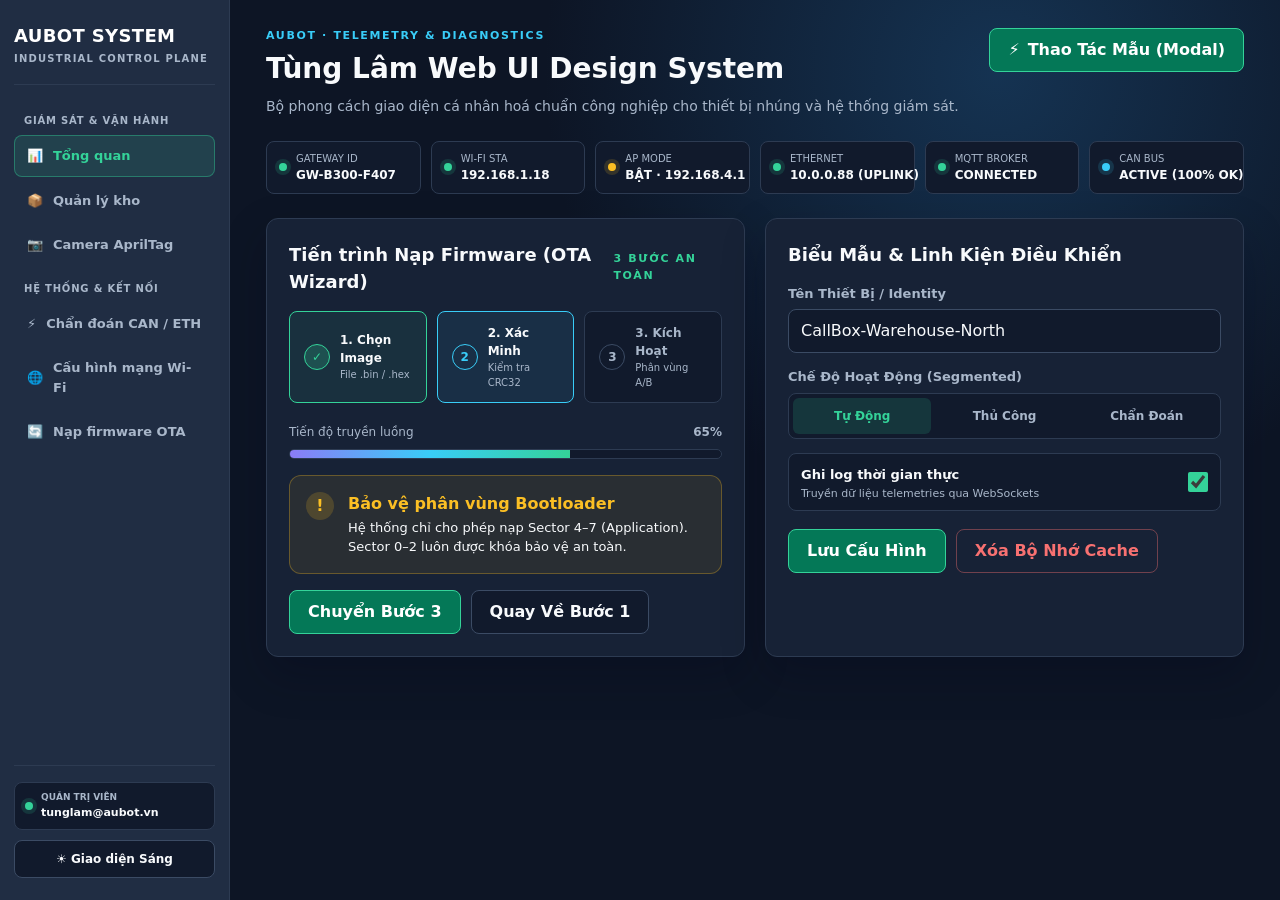
==== demo/index.html @ 3aa63bf1 "feat: initialize Tung Lam Web UI Design System and Agent Skill" ====
<!doctype html>
<html lang="vi" data-theme="dark">
<head>
  <meta charset="utf-8">
  <meta name="viewport" content="width=device-width, initial-scale=1">
  <title>Tùng Lâm Web UI · Design System Showcase</title>
  <link rel="stylesheet" href="ui.css">
</head>
<body>
  <div class="app-shell">
    <!-- Sidebar Navigation -->
    <aside class="sidebar">
      <div class="brand-block">
        <div class="brand-title">AUBOT SYSTEM</div>
        <div class="brand-subtitle">INDUSTRIAL CONTROL PLANE</div>
      </div>

      <nav class="navigation">
        <span class="nav-group-label">GIÁM SÁT & VẬN HÀNH</span>
        <button class="nav-item active" onclick="this.classList.toggle('active')">
          <span>📊</span> Tổng quan
        </button>
        <button class="nav-item">
          <span>📦</span> Quản lý kho
        </button>
        <button class="nav-item">
          <span>📷</span> Camera AprilTag
        </button>

        <span class="nav-group-label">HỆ THỐNG & KẾT NỐI</span>
        <button class="nav-item">
          <span>⚡</span> Chẩn đoán CAN / ETH
        </button>
        <button class="nav-item">
          <span>🌐</span> Cấu hình mạng Wi-Fi
        </button>
        <button class="nav-item">
          <span>🔄</span> Nạp firmware OTA
        </button>
      </nav>

      <div class="sidebar-footer">
        <div class="user-badge">
          <span class="dot ok"></span>
          <div>
            <small>QUẢN TRỊ VIÊN</small>
            <b>tunglam@aubot.vn</b>
          </div>
        </div>
        <button id="themeToggleBtn" class="btn secondary" style="width: 100%; font-size: 12px; min-height: 38px;" onclick="toggleTheme()">
          ☀️ Giao diện Sáng
        </button>
      </div>
    </aside>

    <!-- Main Viewport Content -->
    <main class="main-viewport">
      <!-- Hero Header -->
      <header class="hero">
        <div>
          <div class="eyebrow">AUBOT · TELEMETRY & DIAGNOSTICS</div>
          <h1>Tùng Lâm Web UI Design System</h1>
          <p class="muted">Bộ phong cách giao diện cá nhân hoá chuẩn công nghiệp cho thiết bị nhúng và hệ thống giám sát.</p>
        </div>
        <div>
          <button class="btn primary" onclick="openConfirmModal()">
            <span>⚡</span> Thao Tác Mẫu (Modal)
          </button>
        </div>
      </header>

      <!-- System Status Bar -->
      <section class="system-bar">
        <div class="system-item ok" title="Gateway Online">
          <i></i>
          <span>
            <small>Gateway ID</small>
            <b>GW-B300-F407</b>
          </span>
        </div>
        <div class="system-item ok" title="Wi-Fi Connected">
          <i></i>
          <span>
            <small>Wi-Fi STA</small>
            <b>192.168.1.18</b>
          </span>
        </div>
        <div class="system-item warn" title="AP Mode">
          <i></i>
          <span>
            <small>AP Mode</small>
            <b>BẬT · 192.168.4.1</b>
          </span>
        </div>
        <div class="system-item ok" title="Ethernet Uplink">
          <i></i>
          <span>
            <small>Ethernet</small>
            <b>10.0.0.88 (UPLINK)</b>
          </span>
        </div>
        <div class="system-item ok" title="MQTT Cloud">
          <i></i>
          <span>
            <small>MQTT Broker</small>
            <b>CONNECTED</b>
          </span>
        </div>
        <div class="system-item cyan" title="CAN Bus State">
          <i></i>
          <span>
            <small>CAN Bus</small>
            <b>ACTIVE (100% OK)</b>
          </span>
        </div>
      </section>

      <!-- 2-Column Content Grid -->
      <section class="grid-2">
        <!-- Card 1: Multi-Step Wizard & Controls -->
        <div class="card">
          <div class="card-head">
            <h2>Tiến trình Nạp Firmware (OTA Wizard)</h2>
            <span class="eyebrow" style="color: var(--accent);">3 BƯỚC AN TOÀN</span>
          </div>

          <div class="steps">
            <div id="step1" class="step done" onclick="setStep(1)" style="cursor: pointer;">
              <span>✓</span>
              <div>
                <b>1. Chọn Image</b>
                <small>File .bin / .hex</small>
              </div>
            </div>
            <div id="step2" class="step active" onclick="setStep(2)" style="cursor: pointer;">
              <span>2</span>
              <div>
                <b>2. Xác Minh</b>
                <small>Kiểm tra CRC32</small>
              </div>
            </div>
            <div id="step3" class="step" onclick="setStep(3)" style="cursor: pointer;">
              <span>3</span>
              <div>
                <b>3. Kích Hoạt</b>
                <small>Phân vùng A/B</small>
              </div>
            </div>
          </div>

          <div class="progress-wrap">
            <div class="progress-head">
              <span>Tiến độ truyền luồng</span>
              <b id="demoProgressPct">65%</b>
            </div>
            <div class="bar">
              <i id="demoProgressBar" style="width: 65%;"></i>
            </div>
          </div>

          <div class="safety">
            <i>!</i>
            <div>
              <b>Bảo vệ phân vùng Bootloader</b>
              <p>Hệ thống chỉ cho phép nạp Sector 4–7 (Application). Sector 0–2 luôn được khóa bảo vệ an toàn.</p>
            </div>
          </div>

          <div style="display: flex; gap: 10px; margin-top: 16px;">
            <button class="btn primary" onclick="setStep(3)">Chuyển Bước 3</button>
            <button class="btn secondary" onclick="setStep(1)">Quay Về Bước 1</button>
          </div>
        </div>

        <!-- Card 2: Form Controls & UI Elements -->
        <div class="card">
          <div class="card-head">
            <h2>Biểu Mẫu & Linh Kiện Điều Khiển</h2>
          </div>

          <div class="field">
            <label>Tên Thiết Bị / Identity</label>
            <input type="text" value="CallBox-Warehouse-North" placeholder="Nhập tên thiết bị">
          </div>

          <div class="field">
            <label>Chế Độ Hoạt Động (Segmented)</label>
            <div class="segmented">
              <button class="active" onclick="setSegmented(this, 'auto')">Tự Động</button>
              <button onclick="setSegmented(this, 'manual')">Thủ Công</button>
              <button onclick="setSegmented(this, 'debug')">Chẩn Đoán</button>
            </div>
          </div>

          <div class="switch-line" style="margin-bottom: 14px;">
            <div>
              <b style="font-size: 13px;">Ghi log thời gian thực</b>
              <small class="muted" style="display: block; font-size: 11px;">Truyền dữ liệu telemetries qua WebSockets</small>
            </div>
            <input type="checkbox" checked>
          </div>

          <div style="display: flex; gap: 10px; margin-top: 18px;">
            <button class="btn primary">Lưu Cấu Hình</button>
            <button class="btn danger">Xóa Bộ Nhớ Cache</button>
          </div>
        </div>
      </section>
    </main>
  </div>

  <!-- Native Modal Dialog -->
  <dialog class="gw-modal" id="demoModal">
    <div class="gw-modal-brand">
      <span>AUBOT · XÁC NHẬN HỆ THỐNG</span>
      <span style="color: var(--muted); cursor: pointer;" onclick="closeConfirmModal()">✕</span>
    </div>
    <div class="gw-modal-content">
      <div class="gw-modal-icon">
        <svg viewBox="0 0 24 24" width="24" height="24" fill="none" stroke="currentColor" stroke-width="2">
          <circle cx="12" cy="12" r="9"></circle>
          <path d="M12 10v6M12 7h.01"></path>
        </svg>
      </div>
      <div class="gw-modal-copy">
        <h2>Xác nhận khởi động lại</h2>
        <p>Bạn có chắc chắn muốn khởi động lại vi điều khiển STM32 và gateway? Thao tác này sẽ làm gián đoạn kết nối trong khoảng 8-10 giây.</p>
      </div>
    </div>
    <div class="gw-modal-actions">
      <button class="btn secondary" type="button" onclick="closeConfirmModal()">Hủy Bỏ</button>
      <button class="btn primary" type="button" onclick="closeConfirmModal()">Tiến Hành Khởi Động</button>
    </div>
  </dialog>

  <script src="ui.js"></script>
</body>
</html>
---- demo/ui.css ----
/* ==========================================================================
   Tung Lam Design System — Interactive Demo UI Stylesheet
   ========================================================================== */

:root {
  color-scheme: dark;
  --bg0: #0d1525;
  --bg1: #153352;
  --surface: #172236;
  --surface-strong: #202d43;
  --surface-soft: #111a2c;
  --border: #3b4b64;
  --border-soft: #2d3b52;
  --text: #f8fafc;
  --text-strong: #ffffff;
  --muted: #a9b7ca;
  --accent: #34d399;
  --accent-strong: #047857;
  --accent-ink: #03261d;
  --accent-hover: #10b981;
  --cyan: #39cdf8;
  --warning: #fbbf24;
  --danger: #f87171;
  --danger-strong: #ef4444;
  --violet: #8b7cf6;
  --radius-sm: 8px;
  --radius: 12px;
  --radius-lg: 16px;
  --radius-pill: 999px;
  --shadow: 0 18px 45px rgba(2, 6, 23, 0.24);
  --shadow-lg: 0 28px 80px rgba(2, 6, 23, 0.62);
  --glow-line: rgba(52, 211, 153, 0.78);
  --glow-medium: rgba(52, 211, 153, 0.28);
  --glow-soft: rgba(52, 211, 153, 0.13);
  --glow-shadow: 0 0 0 1px var(--glow-line), 0 0 18px var(--glow-medium), 0 0 38px var(--glow-soft);
  --sidebar-width: 230px;
}

:root[data-theme="light"] {
  color-scheme: light;
  --bg0: #f4f7fb;
  --bg1: #dcebf7;
  --surface: #ffffff;
  --surface-strong: #edf2f8;
  --surface-soft: #f8fafc;
  --border: #a9b7c9;
  --border-soft: #d4dde8;
  --text: #172033;
  --text-strong: #0f172a;
  --muted: #50627a;
  --accent: #047857;
  --accent-strong: #065f46;
  --accent-ink: #ffffff;
  --accent-hover: #059669;
  --cyan: #0284c7;
  --warning: #a16207;
  --danger: #b91c1c;
  --danger-strong: #991b1b;
  --shadow: 0 14px 36px rgba(15, 23, 42, 0.1);
  --shadow-lg: 0 20px 50px rgba(15, 23, 42, 0.2);
  --glow-shadow: 0 0 0 1px rgba(16, 185, 129, 0.62), 0 0 18px rgba(16, 185, 129, 0.2), 0 0 38px rgba(16, 185, 129, 0.09);
}

/* Base resets */
* { box-sizing: border-box; margin: 0; padding: 0; }
body {
  min-height: 100vh;
  font-family: -apple-system, BlinkMacSystemFont, "Segoe UI", Roboto, system-ui, sans-serif;
  background: radial-gradient(circle at 78% 8%, var(--bg1) 0, transparent 35%), var(--bg0);
  background-attachment: fixed;
  color: var(--text);
  line-height: 1.5;
}
button, input, select, textarea { font: inherit; }

/* Layout Shell */
.app-shell { display: flex; min-height: 100vh; }

.sidebar {
  width: var(--sidebar-width);
  height: 100vh;
  position: fixed;
  inset: 0 auto 0 0;
  background: var(--surface-strong);
  border-right: 1px solid var(--border-soft);
  padding: 22px 14px;
  display: flex;
  flex-direction: column;
  z-index: 30;
  overflow-y: auto;
}

.brand-block {
  padding-bottom: 18px;
  border-bottom: 1px solid var(--border-soft);
  margin-bottom: 16px;
}
.brand-title {
  font-size: 18px;
  font-weight: 800;
  color: var(--text-strong);
  letter-spacing: .02em;
}
.brand-subtitle {
  font-size: 10px;
  font-weight: 750;
  color: var(--muted);
  letter-spacing: .12em;
  text-transform: uppercase;
  margin-top: 2px;
}

.navigation { display: flex; flex-direction: column; gap: 3px; }
.nav-group-label {
  font-size: 10px;
  font-weight: 800;
  color: var(--muted);
  letter-spacing: .08em;
  text-transform: uppercase;
  padding: 12px 10px 4px;
}
.nav-item {
  display: flex;
  align-items: center;
  gap: 10px;
  width: 100%;
  padding: 10px 12px;
  border-radius: var(--radius-sm);
  border: 1px solid transparent;
  background: transparent;
  color: var(--muted);
  cursor: pointer;
  font-size: 13px;
  font-weight: 650;
  text-align: left;
  transition: all .2s ease;
}
.nav-item:hover { background: rgba(52, 211, 153, 0.08); color: var(--text); }
.nav-item.active {
  background: rgba(52, 211, 153, 0.12);
  border-color: rgba(52, 211, 153, 0.4);
  color: var(--accent);
}

.sidebar-footer {
  margin-top: auto;
  padding-top: 16px;
  border-top: 1px solid var(--border-soft);
  display: flex;
  flex-direction: column;
  gap: 10px;
}

.user-badge {
  display: flex;
  align-items: center;
  gap: 8px;
  padding: 8px 10px;
  border-radius: var(--radius-sm);
  background: var(--surface-soft);
  border: 1px solid var(--border-soft);
}
.user-badge small { display: block; font-size: 9px; color: var(--muted); text-transform: uppercase; font-weight: 700; }
.user-badge b { display: block; font-size: 11px; font-weight: 700; }

.main-viewport {
  margin-left: var(--sidebar-width);
  width: calc(100% - var(--sidebar-width));
  padding: 28px 36px 48px;
  min-height: 100vh;
}

/* Hero Section */
.hero {
  display: flex;
  justify-content: space-between;
  align-items: flex-start;
  gap: 20px;
  margin-bottom: 24px;
  flex-wrap: wrap;
}
.eyebrow {
  font-size: 11px;
  font-weight: 800;
  color: var(--cyan);
  letter-spacing: .15em;
  text-transform: uppercase;
}
.hero h1 { font-size: 28px; font-weight: 800; margin: 3px 0 6px; }
.muted { color: var(--muted); font-size: 14px; }

/* Status Chips & Metrics Bar */
.system-bar {
  display: grid;
  grid-template-columns: repeat(auto-fit, minmax(150px, 1fr));
  gap: 10px;
  margin-bottom: 24px;
}
.system-item {
  display: flex;
  align-items: center;
  gap: 9px;
  padding: 9px 12px;
  border-radius: var(--radius-sm);
  background: var(--surface-soft);
  border: 1px solid var(--border-soft);
}
.system-item i, .dot {
  width: 8px;
  height: 8px;
  border-radius: 50%;
  background: var(--muted);
  flex-shrink: 0;
}
.system-item.ok i, .dot.ok {
  background: var(--accent);
  box-shadow: 0 0 0 4px rgba(52, 211, 153, 0.15);
}
.system-item.warn i, .dot.warn {
  background: var(--warning);
  box-shadow: 0 0 0 4px rgba(251, 191, 36, 0.15);
}
.system-item.bad i, .dot.bad {
  background: var(--danger);
  box-shadow: 0 0 0 4px rgba(248, 113, 113, 0.15);
}
.system-item.cyan i, .dot.cyan {
  background: var(--cyan);
  box-shadow: 0 0 0 4px rgba(57, 205, 248, 0.15);
}
.system-item small { display: block; font-size: 10px; color: var(--muted); text-transform: uppercase; }
.system-item b { display: block; font-size: 12px; font-weight: 750; white-space: nowrap; }

/* Grid Layouts */
.grid-2 { display: grid; grid-template-columns: repeat(2, minmax(0, 1fr)); gap: 20px; margin-bottom: 24px; }
.grid-3 { display: grid; grid-template-columns: repeat(3, minmax(0, 1fr)); gap: 16px; margin-bottom: 24px; }

/* Cards */
.card {
  background: var(--surface);
  border: 1px solid var(--border-soft);
  border-radius: var(--radius);
  padding: 22px;
  box-shadow: var(--shadow);
}
.card-head {
  display: flex;
  justify-content: space-between;
  align-items: center;
  margin-bottom: 16px;
}
.card h2 { font-size: 18px; font-weight: 750; }

/* Step Wizard */
.steps {
  display: grid;
  grid-template-columns: repeat(3, 1fr);
  gap: 10px;
  margin-bottom: 20px;
}
.step {
  display: flex;
  align-items: center;
  gap: 10px;
  padding: 12px 14px;
  border-radius: var(--radius-sm);
  background: var(--surface-soft);
  border: 1px solid var(--border-soft);
  color: var(--muted);
}
.step span {
  display: grid;
  place-items: center;
  width: 26px;
  height: 26px;
  border-radius: 50%;
  border: 1px solid var(--border);
  font-size: 12px;
  font-weight: 800;
  flex-shrink: 0;
}
.step b { display: block; font-size: 12px; color: inherit; }
.step small { display: block; font-size: 10px; color: var(--muted); }
.step.active {
  border-color: var(--cyan);
  background: rgba(57, 205, 248, 0.08);
  color: var(--text);
}
.step.active span { border-color: var(--cyan); color: var(--cyan); }
.step.done {
  border-color: var(--accent);
  background: rgba(52, 211, 153, 0.08);
  color: var(--text);
}
.step.done span {
  border-color: var(--accent);
  background: rgba(52, 211, 153, 0.2);
  color: var(--accent);
}

/* Progress Bar */
.progress-wrap { margin: 16px 0; }
.progress-head { display: flex; justify-content: space-between; font-size: 12px; color: var(--muted); margin-bottom: 8px; }
.bar {
  height: 10px;
  background: var(--surface-soft);
  border: 1px solid var(--border-soft);
  border-radius: var(--radius-pill);
  overflow: hidden;
}
.bar i {
  display: block;
  height: 100%;
  background: linear-gradient(90deg, var(--violet), var(--cyan), var(--accent));
  transition: width .3s ease;
}

/* Form Fields & Controls */
.field { display: flex; flex-direction: column; gap: 6px; margin-bottom: 14px; }
.field label, .field-label { font-size: 13px; font-weight: 650; color: var(--muted); }
.field input, .field select, .field textarea {
  min-height: 44px;
  padding: 9px 12px;
  border: 1px solid var(--border);
  border-radius: var(--radius-sm);
  background: var(--surface-soft);
  color: var(--text);
  transition: all .2s ease;
}
.field input:focus, .field select:focus, .field textarea:focus {
  outline: none;
  border-color: var(--accent);
  box-shadow: var(--glow-shadow);
}

/* Segmented Control */
.segmented {
  display: flex;
  gap: 4px;
  padding: 4px;
  background: var(--surface-soft);
  border: 1px solid var(--border-soft);
  border-radius: var(--radius-sm);
}
.segmented button {
  flex: 1;
  min-height: 36px;
  border: none;
  border-radius: 6px;
  background: transparent;
  color: var(--muted);
  font-size: 12px;
  font-weight: 700;
  cursor: pointer;
  transition: all .18s;
}
.segmented button.active {
  background: rgba(52, 211, 153, 0.15);
  color: var(--accent);
}

/* Switch Toggle */
.switch-line {
  display: flex;
  align-items: center;
  justify-content: space-between;
  gap: 12px;
  min-height: 46px;
  padding: 8px 12px;
  background: var(--surface-soft);
  border: 1px solid var(--border-soft);
  border-radius: var(--radius-sm);
}
.switch-line input[type="checkbox"] {
  width: 20px;
  height: 20px;
  accent-color: var(--accent);
  cursor: pointer;
}

/* Buttons */
.btn {
  display: inline-flex;
  align-items: center;
  justify-content: center;
  gap: 8px;
  min-height: 44px;
  padding: 8px 18px;
  border-radius: var(--radius-sm);
  border: 1px solid var(--border);
  font-weight: 700;
  cursor: pointer;
  background: transparent;
  color: var(--text);
  transition: all .2s ease;
}
.btn.primary {
  background: var(--accent-strong);
  border-color: var(--accent);
  color: #fff;
}
.btn.primary:hover:not(:disabled) {
  background: var(--accent);
  color: #03261d;
  box-shadow: var(--glow-shadow);
}
.btn.secondary { background: var(--surface-soft); }
.btn.secondary:hover:not(:disabled) {
  border-color: var(--accent);
  color: var(--accent);
}
.btn.danger {
  border-color: rgba(248, 113, 113, 0.4);
  color: var(--danger);
}
.btn.danger:hover:not(:disabled) {
  background: rgba(248, 113, 113, 0.12);
  border-color: var(--danger);
}
.btn:active:not(:disabled) { transform: translateY(1px); }
.btn:disabled { opacity: .55; cursor: not-allowed; }

/* Safety Callouts */
.safety {
  display: flex;
  gap: 14px;
  align-items: flex-start;
  padding: 16px;
  border-radius: var(--radius);
  background: rgba(251, 191, 36, 0.08);
  border: 1px solid rgba(251, 191, 36, 0.3);
  color: var(--warning-text);
  margin: 16px 0;
}
.safety i {
  font-style: normal;
  display: grid;
  place-items: center;
  width: 28px;
  height: 28px;
  border-radius: 50%;
  background: rgba(251, 191, 36, 0.18);
  color: var(--warning);
  font-weight: 900;
  flex-shrink: 0;
}
.safety b { display: block; color: var(--warning); margin-bottom: 2px; }
.safety p { margin: 0; font-size: 13px; }

/* Modal Dialog */
.gw-modal {
  width: min(480px, calc(100% - 32px));
  max-height: calc(100vh - 32px);
  padding: 0;
  border: 1px solid rgba(57, 205, 248, 0.35);
  border-radius: var(--radius-lg);
  background: linear-gradient(145deg, #1b2a42, #111a2c 72%);
  color: var(--text);
  box-shadow: var(--shadow-lg);
  overflow: hidden;
  margin: auto;
}
.gw-modal::backdrop {
  background: rgba(2, 6, 23, 0.75);
  -webkit-backdrop-filter: blur(7px);
  backdrop-filter: blur(7px);
}
.gw-modal[open] { animation: modalIn .2s ease-out; }
.gw-modal-brand {
  display: flex;
  justify-content: space-between;
  align-items: center;
  padding: 16px 20px;
  background: rgba(13, 21, 37, 0.6);
  border-bottom: 1px solid var(--border-soft);
  font-size: 11px;
  font-weight: 800;
  color: var(--cyan);
  letter-spacing: .1em;
}
.gw-modal-content {
  display: grid;
  grid-template-columns: 42px minmax(0, 1fr);
  gap: 14px;
  padding: 22px 20px 18px;
}
.gw-modal-icon {
  width: 42px;
  height: 42px;
  border-radius: 12px;
  display: grid;
  place-items: center;
  background: rgba(57, 205, 248, 0.1);
  border: 1px solid rgba(57, 205, 248, 0.35);
  color: var(--cyan);
}
.gw-modal-copy h2 { font-size: 19px; margin-bottom: 6px; }
.gw-modal-copy p { font-size: 14px; color: var(--muted); line-height: 1.5; }
.gw-modal-actions {
  display: flex;
  justify-content: flex-end;
  gap: 10px;
  padding: 0 20px 20px;
}

@keyframes modalIn {
  from { opacity: 0; transform: translateY(8px) scale(0.98); }
  to { opacity: 1; transform: none; }
}

/* Responsive */
@media (max-width: 900px) {
  .sidebar { display: none; }
  .main-viewport { margin-left: 0; width: 100%; padding: 20px 16px; }
  .grid-2, .grid-3 { grid-template-columns: 1fr; }
  .steps { grid-template-columns: 1fr; }
}
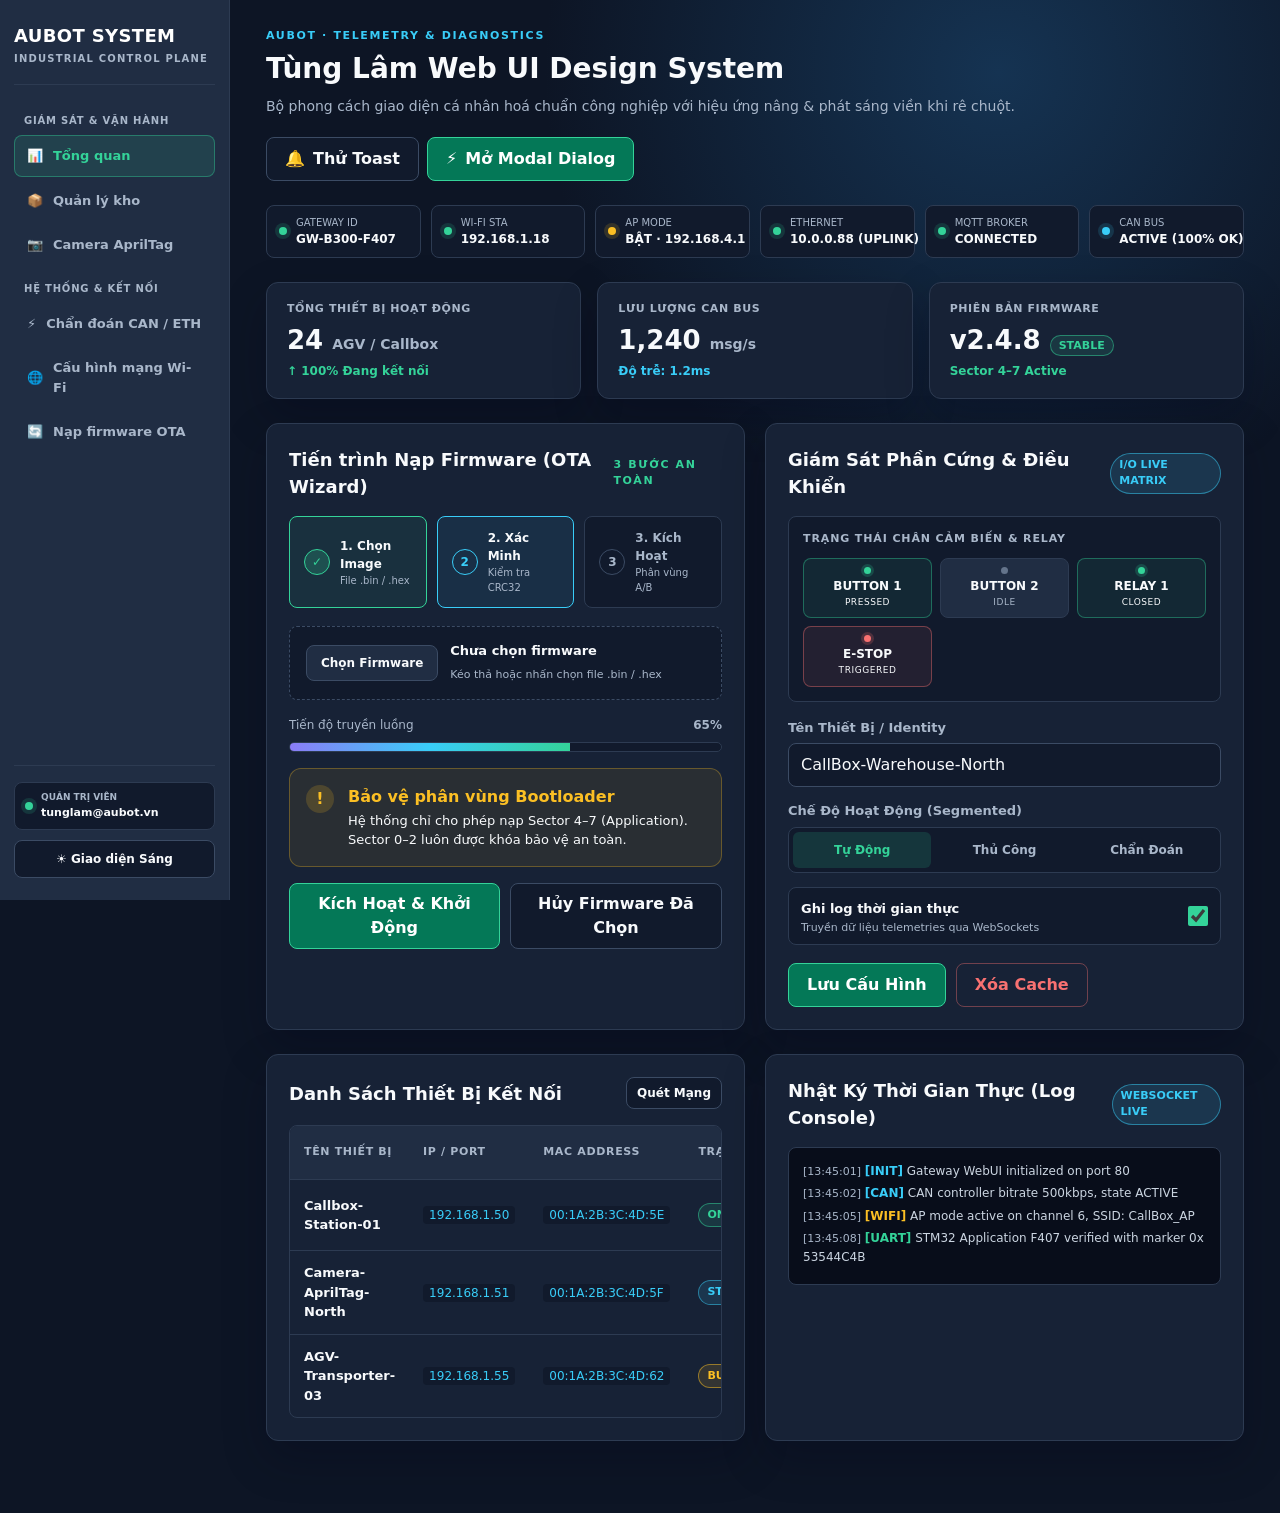
==== commit 069149de: "feat: complete comprehensive component suite, hover motion, and C header exporter" ====
--- a/demo/index.html
+++ b/demo/index.html
@@ -60,11 +60,14 @@
         <div>
           <div class="eyebrow">AUBOT · TELEMETRY & DIAGNOSTICS</div>
           <h1>Tùng Lâm Web UI Design System</h1>
-          <p class="muted">Bộ phong cách giao diện cá nhân hoá chuẩn công nghiệp cho thiết bị nhúng và hệ thống giám sát.</p>
-        </div>
-        <div>
+          <p class="muted">Bộ phong cách giao diện cá nhân hoá chuẩn công nghiệp với hiệu ứng nâng & phát sáng viền khi rê chuột.</p>
+        </div>
+        <div style="display: flex; gap: 8px;">
+          <button class="btn secondary" onclick="showToast('Kiểm tra kết nối mạng: Ping 1.2ms', 'success')">
+            <span>🔔</span> Thử Toast
+          </button>
           <button class="btn primary" onclick="openConfirmModal()">
-            <span>⚡</span> Thao Tác Mẫu (Modal)
+            <span>⚡</span> Mở Modal Dialog
           </button>
         </div>
       </header>
@@ -115,9 +118,28 @@
         </div>
       </section>
 
+      <!-- 3 Stat Cards (Lifting Hover Glow) -->
+      <section class="grid-3">
+        <div class="stat-card">
+          <label>TỔNG THIẾT BỊ HOẠT ĐỘNG</label>
+          <div class="value">24 <small class="unit">AGV / Callbox</small></div>
+          <div class="trend">↑ 100% Đang kết nối</div>
+        </div>
+        <div class="stat-card">
+          <label>LƯU LƯỢNG CAN BUS</label>
+          <div class="value">1,240 <small class="unit">msg/s</small></div>
+          <div class="trend" style="color: var(--cyan);">Độ trễ: 1.2ms</div>
+        </div>
+        <div class="stat-card">
+          <label>PHIÊN BẢN FIRMWARE</label>
+          <div class="value">v2.4.8 <span class="badge ok">STABLE</span></div>
+          <div class="trend">Sector 4–7 Active</div>
+        </div>
+      </section>
+
       <!-- 2-Column Content Grid -->
       <section class="grid-2">
-        <!-- Card 1: Multi-Step Wizard & Controls -->
+        <!-- Card 1: Multi-Step Wizard & OTA Uploader -->
         <div class="card">
           <div class="card-head">
             <h2>Tiến trình Nạp Firmware (OTA Wizard)</h2>
@@ -148,6 +170,16 @@
             </div>
           </div>
 
+          <!-- Drag & Drop Uploader -->
+          <div class="filepick">
+            <input id="demoFileInput" type="file" accept=".bin,.hex">
+            <label class="pickbtn" for="demoFileInput">Chọn Firmware</label>
+            <div class="filemeta">
+              <b id="fileName">Chưa chọn firmware</b>
+              <small id="fileSize">Kéo thả hoặc nhấn chọn file .bin / .hex</small>
+            </div>
+          </div>
+
           <div class="progress-wrap">
             <div class="progress-head">
               <span>Tiến độ truyền luồng</span>
@@ -167,15 +199,43 @@
           </div>
 
           <div style="display: flex; gap: 10px; margin-top: 16px;">
-            <button class="btn primary" onclick="setStep(3)">Chuyển Bước 3</button>
-            <button class="btn secondary" onclick="setStep(1)">Quay Về Bước 1</button>
-          </div>
-        </div>
-
-        <!-- Card 2: Form Controls & UI Elements -->
+            <button class="btn primary" onclick="setStep(3); showToast('Đã kích hoạt phân vùng mới!', 'success')">Kích Hoạt & Khởi Động</button>
+            <button class="btn secondary" onclick="setStep(1)">Hủy Firmware Đã Chọn</button>
+          </div>
+        </div>
+
+        <!-- Card 2: Hardware I/O Matrix & Form Controls -->
         <div class="card">
           <div class="card-head">
-            <h2>Biểu Mẫu & Linh Kiện Điều Khiển</h2>
+            <h2>Giám Sát Phần Cứng & Điều Khiển</h2>
+            <span class="badge cyan">I/O LIVE MATRIX</span>
+          </div>
+
+          <!-- Hardware I/O Sensor Matrix -->
+          <div class="io-group">
+            <div class="io-label">TRẠNG THÁI CHÂN CẢM BIẾN & RELAY</div>
+            <div class="io-chips">
+              <div class="io-chip on">
+                <span class="io-dot"></span>
+                <b>BUTTON 1</b>
+                <small>PRESSED</small>
+              </div>
+              <div class="io-chip">
+                <span class="io-dot"></span>
+                <b>BUTTON 2</b>
+                <small>IDLE</small>
+              </div>
+              <div class="io-chip green on">
+                <span class="io-dot"></span>
+                <b>RELAY 1</b>
+                <small>CLOSED</small>
+              </div>
+              <div class="io-chip red on">
+                <span class="io-dot"></span>
+                <b>E-STOP</b>
+                <small>TRIGGERED</small>
+              </div>
+            </div>
           </div>
 
           <div class="field">
@@ -197,12 +257,79 @@
               <b style="font-size: 13px;">Ghi log thời gian thực</b>
               <small class="muted" style="display: block; font-size: 11px;">Truyền dữ liệu telemetries qua WebSockets</small>
             </div>
-            <input type="checkbox" checked>
+            <input type="checkbox" checked onchange="showToast('Đã thay đổi thiết lập telemetry log', 'info')">
           </div>
 
           <div style="display: flex; gap: 10px; margin-top: 18px;">
-            <button class="btn primary">Lưu Cấu Hình</button>
-            <button class="btn danger">Xóa Bộ Nhớ Cache</button>
+            <button class="btn primary" onclick="showToast('Đã lưu cấu hình thành công!', 'success')">Lưu Cấu Hình</button>
+            <button class="btn danger" onclick="showToast('Đã xóa bộ nhớ đệm cache', 'error')">Xóa Cache</button>
+          </div>
+        </div>
+      </section>
+
+      <!-- Data Table & Real-time Console Grid -->
+      <section class="grid-2">
+        <!-- Data Table -->
+        <div class="card">
+          <div class="card-head">
+            <h2>Danh Sách Thiết Bị Kết Nối</h2>
+            <button class="btn secondary btn-sm" onclick="showToast('Đã quét lại mạng thành công', 'info')">Quét Mạng</button>
+          </div>
+          <div class="table-container">
+            <table class="table">
+              <thead>
+                <tr>
+                  <th>TÊN THIẾT BỊ</th>
+                  <th>IP / PORT</th>
+                  <th>MAC ADDRESS</th>
+                  <th>TRẠNG THÁI</th>
+                  <th style="text-align: right;">THAO TÁC</th>
+                </tr>
+              </thead>
+              <tbody>
+                <tr>
+                  <td><b>Callbox-Station-01</b></td>
+                  <td><code>192.168.1.50</code></td>
+                  <td><code>00:1A:2B:3C:4D:5E</code></td>
+                  <td><span class="badge ok">ONLINE</span></td>
+                  <td style="text-align: right;">
+                    <button class="btn secondary btn-sm" onclick="showToast('Mở chi tiết Callbox-01', 'info')">Chi tiết</button>
+                  </td>
+                </tr>
+                <tr>
+                  <td><b>Camera-AprilTag-North</b></td>
+                  <td><code>192.168.1.51</code></td>
+                  <td><code>00:1A:2B:3C:4D:5F</code></td>
+                  <td><span class="badge cyan">STREAMING</span></td>
+                  <td style="text-align: right;">
+                    <button class="btn secondary btn-sm" onclick="showToast('Mở video stream camera', 'info')">Xem Live</button>
+                  </td>
+                </tr>
+                <tr>
+                  <td><b>AGV-Transporter-03</b></td>
+                  <td><code>192.168.1.55</code></td>
+                  <td><code>00:1A:2B:3C:4D:62</code></td>
+                  <td><span class="badge warn">BUSY</span></td>
+                  <td style="text-align: right;">
+                    <button class="btn secondary btn-sm" onclick="showToast('Mở lệnh AGV-03', 'info')">Điều khiển</button>
+                  </td>
+                </tr>
+              </tbody>
+            </table>
+          </div>
+        </div>
+
+        <!-- Real-Time Log Console -->
+        <div class="card">
+          <div class="card-head">
+            <h2>Nhật Ký Thời Gian Thực (Log Console)</h2>
+            <span class="badge cyan">WEBSOCKET LIVE</span>
+          </div>
+          <div class="log-console" id="logConsole">
+            <div class="log-entry info"><span class="log-time">[13:45:01]</span> <span class="log-tag">[INIT]</span> Gateway WebUI initialized on port 80</div>
+            <div class="log-entry info"><span class="log-time">[13:45:02]</span> <span class="log-tag">[CAN]</span> CAN controller bitrate 500kbps, state ACTIVE</div>
+            <div class="log-entry warn"><span class="log-time">[13:45:05]</span> <span class="log-tag">[WIFI]</span> AP mode active on channel 6, SSID: CallBox_AP</div>
+            <div class="log-entry success"><span class="log-time">[13:45:08]</span> <span class="log-tag">[UART]</span> STM32 Application F407 verified with marker 0x53544C4B</div>
           </div>
         </div>
       </section>
@@ -229,7 +356,7 @@
     </div>
     <div class="gw-modal-actions">
       <button class="btn secondary" type="button" onclick="closeConfirmModal()">Hủy Bỏ</button>
-      <button class="btn primary" type="button" onclick="closeConfirmModal()">Tiến Hành Khởi Động</button>
+      <button class="btn primary" type="button" onclick="closeConfirmModal(); showToast('Lệnh khởi động lại đã được gửi!', 'warn');">Tiến Hành Khởi Động</button>
     </div>
   </dialog>
 
--- a/demo/ui.css
+++ b/demo/ui.css
@@ -1,5 +1,5 @@
 /* ==========================================================================
-   Tung Lam Design System — Interactive Demo UI Stylesheet
+   Tung Lam Design System — Interactive Demo Complete Stylesheet
    ========================================================================== */
 
 :root {
@@ -57,11 +57,11 @@
   --danger: #b91c1c;
   --danger-strong: #991b1b;
   --shadow: 0 14px 36px rgba(15, 23, 42, 0.1);
-  --shadow-lg: 0 20px 50px rgba(15, 23, 42, 0.2);
+  --shadow-lg: 0 20px 50px rgba(15, 23, 42, 0.18);
   --glow-shadow: 0 0 0 1px rgba(16, 185, 129, 0.62), 0 0 18px rgba(16, 185, 129, 0.2), 0 0 38px rgba(16, 185, 129, 0.09);
 }
 
-/* Base resets */
+/* Base Resets */
 * { box-sizing: border-box; margin: 0; padding: 0; }
 body {
   min-height: 100vh;
@@ -159,6 +159,13 @@
   border-radius: var(--radius-sm);
   background: var(--surface-soft);
   border: 1px solid var(--border-soft);
+  transition: all .25s ease;
+  cursor: default;
+}
+.user-badge:hover {
+  border-color: var(--accent);
+  box-shadow: 0 4px 16px rgba(16,185,129,0.15);
+  transform: translateY(-2px);
 }
 .user-badge small { display: block; font-size: 9px; color: var(--muted); text-transform: uppercase; font-weight: 700; }
 .user-badge b { display: block; font-size: 11px; font-weight: 700; }
@@ -189,7 +196,7 @@
 .hero h1 { font-size: 28px; font-weight: 800; margin: 3px 0 6px; }
 .muted { color: var(--muted); font-size: 14px; }
 
-/* Status Chips & Metrics Bar */
+/* System Status Bar (Lifting items) */
 .system-bar {
   display: grid;
   grid-template-columns: repeat(auto-fit, minmax(150px, 1fr));
@@ -204,6 +211,13 @@
   border-radius: var(--radius-sm);
   background: var(--surface-soft);
   border: 1px solid var(--border-soft);
+  transition: all .25s ease;
+  cursor: default;
+}
+.system-item:hover {
+  border-color: var(--accent);
+  box-shadow: 0 6px 18px rgba(16, 185, 129, 0.15);
+  transform: translateY(-2px);
 }
 .system-item i, .dot {
   width: 8px;
@@ -231,18 +245,38 @@
 .system-item small { display: block; font-size: 10px; color: var(--muted); text-transform: uppercase; }
 .system-item b { display: block; font-size: 12px; font-weight: 750; white-space: nowrap; }
 
-/* Grid Layouts */
+/* Interactive Stat Cards (Lifting Hover Glow) */
+.grid-3 { display: grid; grid-template-columns: repeat(3, minmax(0, 1fr)); gap: 16px; margin-bottom: 24px; }
+.stat-card {
+  background: var(--surface);
+  border: 1px solid var(--border-soft);
+  border-radius: var(--radius);
+  padding: 18px 20px;
+  transition: all .25s ease;
+  cursor: default;
+  box-shadow: var(--shadow);
+}
+.stat-card:hover {
+  transform: translateY(-3px);
+  border-color: var(--accent);
+  box-shadow: 0 8px 25px rgba(16, 185, 129, 0.18);
+}
+.stat-card label { display: block; color: var(--muted); font-size: 11px; font-weight: 750; text-transform: uppercase; letter-spacing: 0.6px; margin-bottom: 8px; }
+.stat-card .value { font-size: 26px; font-weight: 800; color: var(--text); line-height: 1.2; }
+.stat-card .unit { font-size: 14px; font-weight: 600; color: var(--muted); }
+.stat-card .trend { margin-top: 6px; font-size: 12px; color: var(--accent); font-weight: 600; }
+
+/* Grid Layouts & Cards */
 .grid-2 { display: grid; grid-template-columns: repeat(2, minmax(0, 1fr)); gap: 20px; margin-bottom: 24px; }
-.grid-3 { display: grid; grid-template-columns: repeat(3, minmax(0, 1fr)); gap: 16px; margin-bottom: 24px; }
-
-/* Cards */
 .card {
   background: var(--surface);
   border: 1px solid var(--border-soft);
   border-radius: var(--radius);
   padding: 22px;
   box-shadow: var(--shadow);
-}
+  transition: border-color .25s ease;
+}
+.card:hover { border-color: rgba(52, 211, 153, 0.35); }
 .card-head {
   display: flex;
   justify-content: space-between;
@@ -250,13 +284,115 @@
   margin-bottom: 16px;
 }
 .card h2 { font-size: 18px; font-weight: 750; }
+
+/* Data Tables */
+.table-container { overflow-x: auto; border: 1px solid var(--border-soft); border-radius: var(--radius-sm); }
+.table { width: 100%; border-collapse: collapse; text-align: left; font-size: 13px; }
+.table th {
+  background: var(--surface-strong);
+  color: var(--muted);
+  font-size: 11px;
+  font-weight: 750;
+  text-transform: uppercase;
+  letter-spacing: .06em;
+  padding: 10px 14px;
+  border-bottom: 1px solid var(--border-soft);
+}
+.table td {
+  padding: 12px 14px;
+  border-bottom: 1px solid var(--border-soft);
+  color: var(--text);
+  transition: background .15s ease;
+}
+.table tbody tr:last-child td { border-bottom: none; }
+.table tbody tr:hover td { background: rgba(52, 211, 153, 0.04); }
+.table code {
+  font-family: var(--font-mono);
+  color: var(--cyan);
+  font-size: 12px;
+  background: var(--surface-soft);
+  padding: 2px 6px;
+  border-radius: 4px;
+}
+
+/* Badges */
+.badge {
+  display: inline-flex;
+  align-items: center;
+  gap: 4px;
+  padding: 3px 8px;
+  border-radius: var(--radius-pill);
+  font-size: 11px;
+  font-weight: 750;
+  border: 1px solid var(--border);
+  background: var(--surface-soft);
+}
+.badge.ok { border-color: rgba(52, 211, 153, 0.5); background: rgba(52, 211, 153, 0.12); color: var(--accent); }
+.badge.cyan { border-color: rgba(57, 205, 248, 0.5); background: rgba(57, 205, 248, 0.12); color: var(--cyan); }
+.badge.warn { border-color: rgba(251, 191, 36, 0.5); background: rgba(251, 191, 36, 0.12); color: var(--warning); }
+.badge.bad { border-color: rgba(248, 113, 113, 0.5); background: rgba(248, 113, 113, 0.12); color: var(--danger); }
+
+/* Terminal & Log Console */
+.log-console {
+  background: #080d1a;
+  border: 1px solid var(--border-soft);
+  border-radius: var(--radius-sm);
+  padding: 14px;
+  font-family: var(--font-mono);
+  font-size: 12px;
+  line-height: 1.6;
+  max-height: 220px;
+  overflow-y: auto;
+  color: #cbd5e1;
+}
+.log-entry { margin-bottom: 3px; word-break: break-all; }
+.log-time { color: var(--muted); font-size: 11px; }
+.log-tag { font-weight: 700; }
+.log-entry.info .log-tag { color: var(--cyan); }
+.log-entry.warn .log-tag { color: var(--warning); }
+.log-entry.error .log-tag { color: var(--danger); }
+.log-entry.success .log-tag { color: var(--accent); }
+
+/* Drag & Drop File Upload */
+.filepick {
+  display: flex;
+  align-items: center;
+  gap: 12px;
+  padding: 14px 16px;
+  border: 1px dashed var(--border);
+  border-radius: var(--radius-sm);
+  background: var(--surface-soft);
+  transition: all .2s ease;
+  margin-bottom: 16px;
+}
+.filepick:hover { border-color: var(--accent); background: rgba(52, 211, 153, 0.04); }
+.filepick input { position: absolute; opacity: 0; pointer-events: none; }
+.pickbtn {
+  display: inline-flex;
+  align-items: center;
+  justify-content: center;
+  padding: 8px 14px;
+  border-radius: var(--radius-sm);
+  background: var(--surface-strong);
+  border: 1px solid var(--border);
+  color: var(--text);
+  font-weight: 700;
+  font-size: 12px;
+  cursor: pointer;
+  white-space: nowrap;
+  transition: all .2s ease;
+}
+.pickbtn:hover { border-color: var(--accent); color: var(--accent); }
+.filemeta { min-width: 0; }
+.filemeta b { display: block; font-size: 13px; color: var(--text); overflow: hidden; text-overflow: ellipsis; white-space: nowrap; }
+.filemeta small { color: var(--muted); font-size: 11px; }
 
 /* Step Wizard */
 .steps {
   display: grid;
   grid-template-columns: repeat(3, 1fr);
   gap: 10px;
-  margin-bottom: 20px;
+  margin-bottom: 18px;
 }
 .step {
   display: flex;
@@ -267,7 +403,9 @@
   background: var(--surface-soft);
   border: 1px solid var(--border-soft);
   color: var(--muted);
-}
+  transition: all .2s ease;
+}
+.step:hover { border-color: var(--accent); transform: translateY(-2px); }
 .step span {
   display: grid;
   place-items: center;
@@ -314,6 +452,33 @@
   background: linear-gradient(90deg, var(--violet), var(--cyan), var(--accent));
   transition: width .3s ease;
 }
+
+/* I/O Hardware Pin Matrix */
+.io-group { padding: 14px; background: var(--surface-soft); border: 1px solid var(--border-soft); border-radius: var(--radius-sm); margin-bottom: 16px; }
+.io-label { font-size: 11px; font-weight: 750; color: var(--muted); letter-spacing: .08em; text-transform: uppercase; margin-bottom: 10px; }
+.io-chips { display: grid; grid-template-columns: repeat(auto-fit, minmax(110px, 1fr)); gap: 8px; }
+.io-chip {
+  display: flex;
+  flex-direction: column;
+  align-items: center;
+  justify-content: center;
+  padding: 8px;
+  border-radius: var(--radius-sm);
+  background: var(--surface-strong);
+  border: 1px solid var(--border-soft);
+  color: var(--muted);
+  font-size: 11px;
+  transition: all .2s ease;
+}
+.io-chip:hover { border-color: var(--accent); transform: translateY(-2px); }
+.io-chip b { font-size: 12px; color: var(--text); margin: 3px 0 1px; }
+.io-chip small { font-size: 9px; letter-spacing: .06em; }
+.io-chip .io-dot { width: 7px; height: 7px; border-radius: 50%; background: #64748b; }
+.io-chip.on { border-color: rgba(52, 211, 153, 0.4); background: rgba(52, 211, 153, 0.08); color: var(--text); }
+.io-chip.on .io-dot { background: var(--accent); box-shadow: 0 0 0 3px rgba(52, 211, 153, 0.2); }
+.io-chip.green.on .io-dot { background: var(--accent); }
+.io-chip.red.on .io-dot { background: var(--danger); box-shadow: 0 0 0 3px rgba(248, 113, 113, 0.2); }
+.io-chip.red.on { border-color: rgba(248, 113, 113, 0.4); background: rgba(248, 113, 113, 0.08); }
 
 /* Form Fields & Controls */
 .field { display: flex; flex-direction: column; gap: 6px; margin-bottom: 14px; }
@@ -370,7 +535,9 @@
   background: var(--surface-soft);
   border: 1px solid var(--border-soft);
   border-radius: var(--radius-sm);
-}
+  transition: all .2s ease;
+}
+.switch-line:hover { border-color: var(--accent); }
 .switch-line input[type="checkbox"] {
   width: 20px;
   height: 20px;
@@ -403,11 +570,13 @@
   background: var(--accent);
   color: #03261d;
   box-shadow: var(--glow-shadow);
+  transform: translateY(-2px);
 }
 .btn.secondary { background: var(--surface-soft); }
 .btn.secondary:hover:not(:disabled) {
   border-color: var(--accent);
   color: var(--accent);
+  transform: translateY(-2px);
 }
 .btn.danger {
   border-color: rgba(248, 113, 113, 0.4);
@@ -416,7 +585,9 @@
 .btn.danger:hover:not(:disabled) {
   background: rgba(248, 113, 113, 0.12);
   border-color: var(--danger);
-}
+  transform: translateY(-2px);
+}
+.btn-sm { min-height: 32px; padding: 4px 10px; font-size: 12px; }
 .btn:active:not(:disabled) { transform: translateY(1px); }
 .btn:disabled { opacity: .55; cursor: not-allowed; }
 
@@ -503,12 +674,52 @@
   padding: 0 20px 20px;
 }
 
+/* Toast Notifications */
+.toast-container {
+  position: fixed;
+  bottom: 24px;
+  right: 24px;
+  z-index: 1000;
+  display: flex;
+  flex-direction: column;
+  gap: 8px;
+  pointer-events: none;
+}
+.toast {
+  min-width: 280px;
+  max-width: 400px;
+  padding: 12px 16px;
+  border-radius: var(--radius-sm);
+  background: var(--surface-strong);
+  border: 1px solid var(--border);
+  box-shadow: var(--shadow-lg);
+  color: var(--text);
+  font-size: 13px;
+  font-weight: 600;
+  display: flex;
+  align-items: center;
+  gap: 10px;
+  pointer-events: auto;
+  animation: toastIn .25s ease-out;
+  transition: all .2s ease;
+}
+.toast.success { border-color: var(--accent); color: #ecfdf5; }
+.toast.success::before { content: '✓'; color: var(--accent); font-weight: 900; }
+.toast.error { border-color: var(--danger); color: #fef2f2; }
+.toast.error::before { content: '✕'; color: var(--danger); font-weight: 900; }
+.toast.info { border-color: var(--cyan); color: #ecfeff; }
+.toast.info::before { content: 'ℹ'; color: var(--cyan); font-weight: 900; }
+
 @keyframes modalIn {
   from { opacity: 0; transform: translateY(8px) scale(0.98); }
   to { opacity: 1; transform: none; }
 }
-
-/* Responsive */
+@keyframes toastIn {
+  from { opacity: 0; transform: translateY(12px) scale(0.96); }
+  to { opacity: 1; transform: none; }
+}
+
+/* Responsive Breakpoints */
 @media (max-width: 900px) {
   .sidebar { display: none; }
   .main-viewport { margin-left: 0; width: 100%; padding: 20px 16px; }
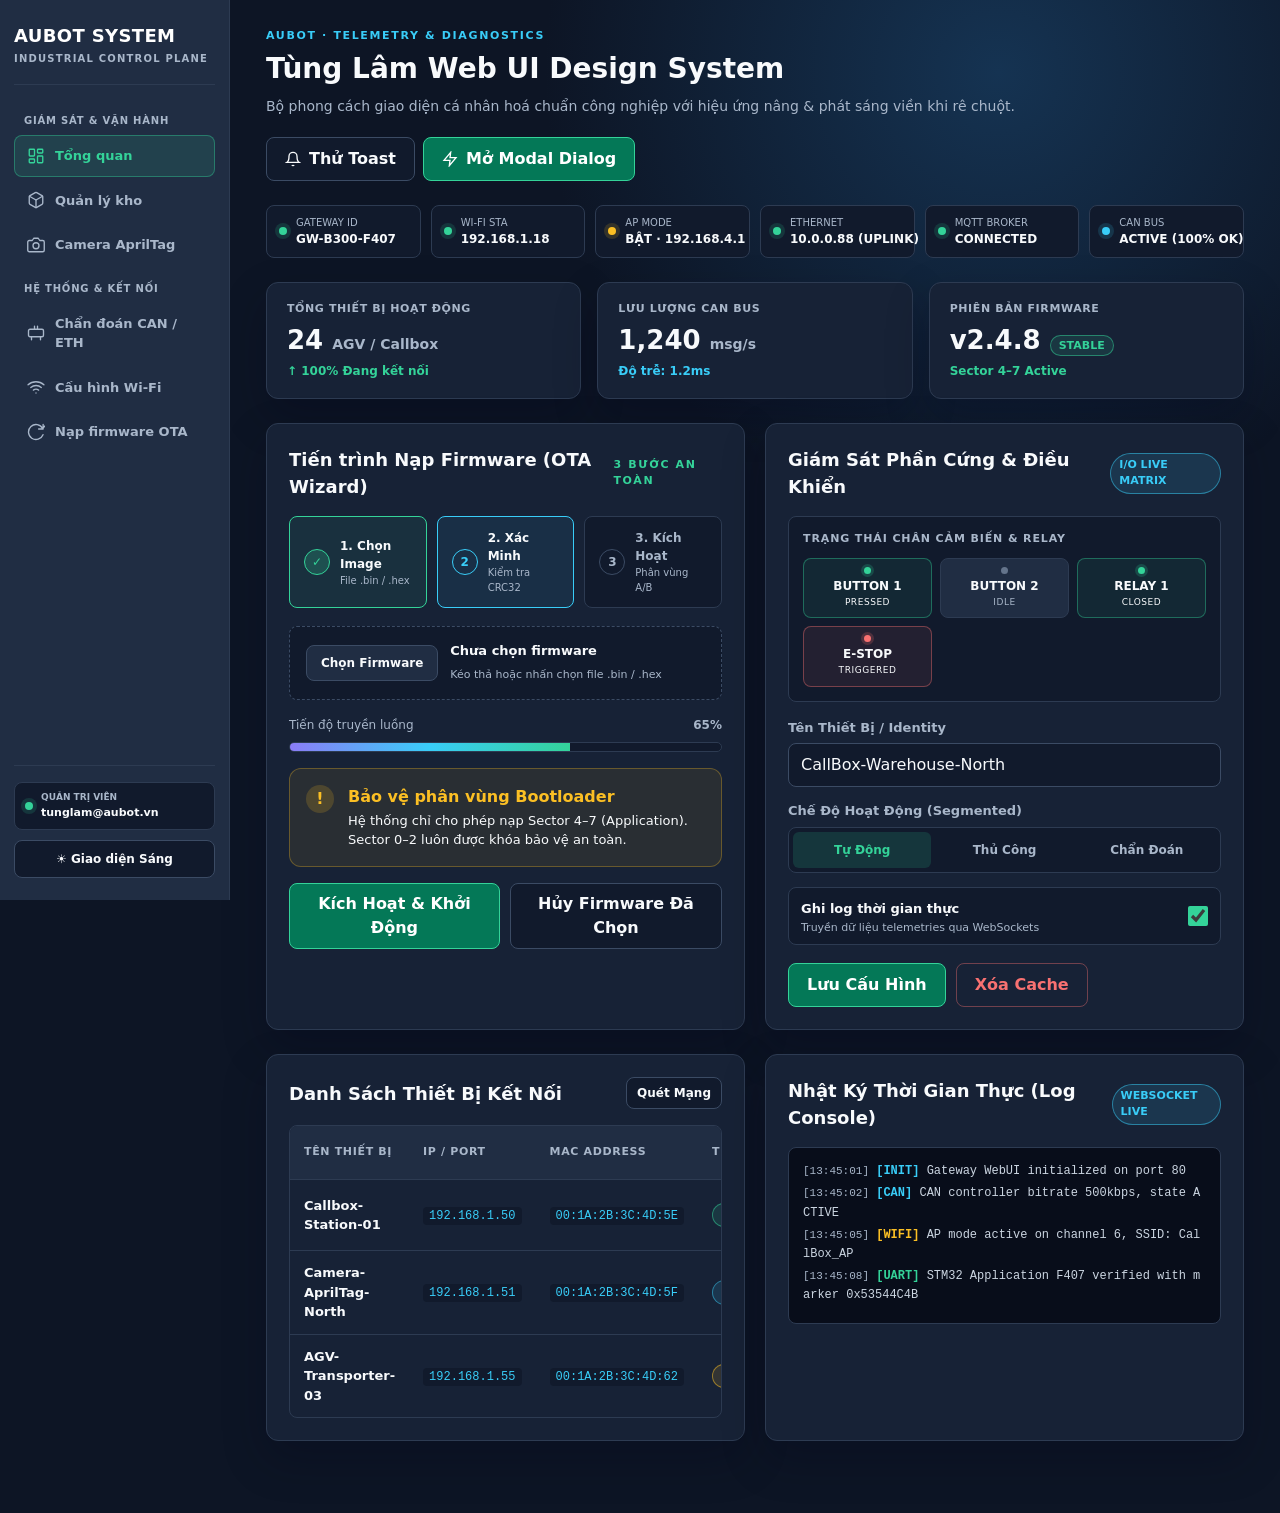
==== commit adb7ee24: "feat: add standard SVG icon library and mobile drawer interaction" ====
--- a/demo/index.html
+++ b/demo/index.html
@@ -7,35 +7,82 @@
   <link rel="stylesheet" href="ui.css">
 </head>
 <body>
+  <!-- Mobile Drawer Backdrop -->
+  <div class="drawer-backdrop" onclick="closeMobileDrawer()"></div>
+
+  <!-- Mobile Topbar -->
+  <div class="mobile-topbar">
+    <div style="font-weight: 800; font-size: 16px;">AUBOT SYSTEM</div>
+    <button class="mobile-menu-btn" onclick="openMobileDrawer()" aria-label="Mở menu">
+      <svg class="icon" viewBox="0 0 24 24" width="22" height="22" fill="none" stroke="currentColor" stroke-width="2" stroke-linecap="round" stroke-linejoin="round">
+        <line x1="3" y1="12" x2="21" y2="12"></line>
+        <line x1="3" y1="6" x2="21" y2="6"></line>
+        <line x1="3" y1="18" x2="21" y2="18"></line>
+      </svg>
+    </button>
+  </div>
+
   <div class="app-shell">
     <!-- Sidebar Navigation -->
     <aside class="sidebar">
       <div class="brand-block">
-        <div class="brand-title">AUBOT SYSTEM</div>
-        <div class="brand-subtitle">INDUSTRIAL CONTROL PLANE</div>
+        <div>
+          <div class="brand-title">AUBOT SYSTEM</div>
+          <div class="brand-subtitle">INDUSTRIAL CONTROL PLANE</div>
+        </div>
+        <button class="mobile-close-btn" onclick="closeMobileDrawer()">✕</button>
       </div>
 
       <nav class="navigation">
         <span class="nav-group-label">GIÁM SÁT & VẬN HÀNH</span>
-        <button class="nav-item active" onclick="this.classList.toggle('active')">
-          <span>📊</span> Tổng quan
-        </button>
+        <button class="nav-item active">
+          <svg class="icon" viewBox="0 0 24 24" width="18" height="18" fill="none" stroke="currentColor" stroke-width="1.8" stroke-linecap="round" stroke-linejoin="round">
+            <rect x="3" y="3" width="7" height="9" rx="1"></rect>
+            <rect x="14" y="3" width="7" height="5" rx="1"></rect>
+            <rect x="14" y="12" width="7" height="9" rx="1"></rect>
+            <rect x="3" y="16" width="7" height="5" rx="1"></rect>
+          </svg>
+          <span>Tổng quan</span>
+        </button>
+
         <button class="nav-item">
-          <span>📦</span> Quản lý kho
-        </button>
+          <svg class="icon" viewBox="0 0 24 24" width="18" height="18" fill="none" stroke="currentColor" stroke-width="1.8" stroke-linecap="round" stroke-linejoin="round">
+            <path d="M21 16V8a2 2 0 0 0-1-1.73l-7-4a2 2 0 0 0-2 0l-7 4A2 2 0 0 0 3 8v8a2 2 0 0 0 1 1.73l7 4a2 2 0 0 0 2 0l7-4A2 2 0 0 0 21 16z"></path>
+            <polyline points="3.27 6.96 12 12.01 20.73 6.96"></polyline>
+            <line x1="12" y1="22.08" x2="12" y2="12"></line>
+          </svg>
+          <span>Quản lý kho</span>
+        </button>
+
         <button class="nav-item">
-          <span>📷</span> Camera AprilTag
+          <svg class="icon" viewBox="0 0 24 24" width="18" height="18" fill="none" stroke="currentColor" stroke-width="1.8" stroke-linecap="round" stroke-linejoin="round">
+            <path d="M23 19a2 2 0 0 1-2 2H3a2 2 0 0 1-2-2V8a2 2 0 0 1 2-2h4l2-3h6l2 3h4a2 2 0 0 1 2 2z"></path>
+            <circle cx="12" cy="13" r="4"></circle>
+          </svg>
+          <span>Camera AprilTag</span>
         </button>
 
         <span class="nav-group-label">HỆ THỐNG & KẾT NỐI</span>
         <button class="nav-item">
-          <span>⚡</span> Chẩn đoán CAN / ETH
-        </button>
+          <svg class="icon" viewBox="0 0 24 24" width="18" height="18" fill="none" stroke="currentColor" stroke-width="1.8" stroke-linecap="round" stroke-linejoin="round">
+            <rect x="2" y="7" width="20" height="10" rx="2"></rect>
+            <path d="M6 17v4M18 17v4M10 7V3M14 7V3"></path>
+          </svg>
+          <span>Chẩn đoán CAN / ETH</span>
+        </button>
+
         <button class="nav-item">
-          <span>🌐</span> Cấu hình mạng Wi-Fi
-        </button>
+          <svg class="icon" viewBox="0 0 24 24" width="18" height="18" fill="none" stroke="currentColor" stroke-width="1.8" stroke-linecap="round" stroke-linejoin="round">
+            <path d="M5 12.55a11 11 0 0 1 14.08 0M1.42 9a16 16 0 0 1 21.16 0M8.53 16.11a6 6 0 0 1 6.95 0M12 20h.01"></path>
+          </svg>
+          <span>Cấu hình Wi-Fi</span>
+        </button>
+
         <button class="nav-item">
-          <span>🔄</span> Nạp firmware OTA
+          <svg class="icon" viewBox="0 0 24 24" width="18" height="18" fill="none" stroke="currentColor" stroke-width="1.8" stroke-linecap="round" stroke-linejoin="round">
+            <path d="M21.5 2v6h-6M21.34 15.57a10 10 0 1 1-.57-8.38l5.67-5.67"></path>
+          </svg>
+          <span>Nạp firmware OTA</span>
         </button>
       </nav>
 
@@ -64,10 +111,12 @@
         </div>
         <div style="display: flex; gap: 8px;">
           <button class="btn secondary" onclick="showToast('Kiểm tra kết nối mạng: Ping 1.2ms', 'success')">
-            <span>🔔</span> Thử Toast
+            <svg class="icon" viewBox="0 0 24 24" width="16" height="16" fill="none" stroke="currentColor" stroke-width="2"><path d="M18 8A6 6 0 0 0 6 8c0 7-3 9-3 9h18s-3-2-3-9M13.73 21a2 2 0 0 1-3.46 0"></path></svg>
+            <span>Thử Toast</span>
           </button>
           <button class="btn primary" onclick="openConfirmModal()">
-            <span>⚡</span> Mở Modal Dialog
+            <svg class="icon" viewBox="0 0 24 24" width="16" height="16" fill="none" stroke="currentColor" stroke-width="2"><polygon points="13 2 3 14 12 14 11 22 21 10 12 10 13 2"></polygon></svg>
+            <span>Mở Modal Dialog</span>
           </button>
         </div>
       </header>
--- a/demo/ui.css
+++ b/demo/ui.css
@@ -73,6 +73,13 @@
 }
 button, input, select, textarea { font: inherit; }
 
+/* SVG Icons */
+.icon {
+  display: inline-block;
+  flex-shrink: 0;
+  vertical-align: middle;
+}
+
 /* Layout Shell */
 .app-shell { display: flex; min-height: 100vh; }
 
@@ -86,14 +93,18 @@
   padding: 22px 14px;
   display: flex;
   flex-direction: column;
-  z-index: 30;
+  z-index: 50;
   overflow-y: auto;
+  transition: transform .25s ease;
 }
 
 .brand-block {
   padding-bottom: 18px;
   border-bottom: 1px solid var(--border-soft);
   margin-bottom: 16px;
+  display: flex;
+  align-items: center;
+  justify-content: space-between;
 }
 .brand-title {
   font-size: 18px;
@@ -108,6 +119,15 @@
   letter-spacing: .12em;
   text-transform: uppercase;
   margin-top: 2px;
+}
+
+.mobile-close-btn {
+  display: none;
+  background: transparent;
+  border: none;
+  color: var(--muted);
+  font-size: 20px;
+  cursor: pointer;
 }
 
 .navigation { display: flex; flex-direction: column; gap: 3px; }
@@ -176,6 +196,40 @@
   padding: 28px 36px 48px;
   min-height: 100vh;
 }
+
+/* Mobile Header Bar */
+.mobile-topbar {
+  display: none;
+  align-items: center;
+  justify-content: space-between;
+  padding: 12px 16px;
+  background: var(--surface);
+  border-bottom: 1px solid var(--border-soft);
+  position: sticky;
+  top: 0;
+  z-index: 40;
+}
+.mobile-menu-btn {
+  display: flex;
+  align-items: center;
+  justify-content: center;
+  width: 40px;
+  height: 40px;
+  border-radius: var(--radius-sm);
+  background: var(--surface-soft);
+  border: 1px solid var(--border-soft);
+  color: var(--text);
+  cursor: pointer;
+}
+.drawer-backdrop {
+  display: none;
+  position: fixed;
+  inset: 0;
+  background: rgba(2, 6, 23, 0.7);
+  backdrop-filter: blur(4px);
+  z-index: 45;
+}
+.drawer-backdrop.active { display: block; }
 
 /* Hero Section */
 .hero {
@@ -307,7 +361,7 @@
 .table tbody tr:last-child td { border-bottom: none; }
 .table tbody tr:hover td { background: rgba(52, 211, 153, 0.04); }
 .table code {
-  font-family: var(--font-mono);
+  font-family: ui-monospace, SFMono-Regular, Consolas, monospace;
   color: var(--cyan);
   font-size: 12px;
   background: var(--surface-soft);
@@ -338,7 +392,7 @@
   border: 1px solid var(--border-soft);
   border-radius: var(--radius-sm);
   padding: 14px;
-  font-family: var(--font-mono);
+  font-family: ui-monospace, SFMono-Regular, Consolas, monospace;
   font-size: 12px;
   line-height: 1.6;
   max-height: 220px;
@@ -719,9 +773,17 @@
   to { opacity: 1; transform: none; }
 }
 
-/* Responsive Breakpoints */
+/* Responsive Drawer on Mobile */
 @media (max-width: 900px) {
-  .sidebar { display: none; }
+  .sidebar {
+    transform: translateX(-100%);
+    box-shadow: var(--shadow-lg);
+  }
+  .sidebar.drawer-open {
+    transform: translateX(0);
+  }
+  .mobile-close-btn { display: block; }
+  .mobile-topbar { display: flex; }
   .main-viewport { margin-left: 0; width: 100%; padding: 20px 16px; }
   .grid-2, .grid-3 { grid-template-columns: 1fr; }
   .steps { grid-template-columns: 1fr; }
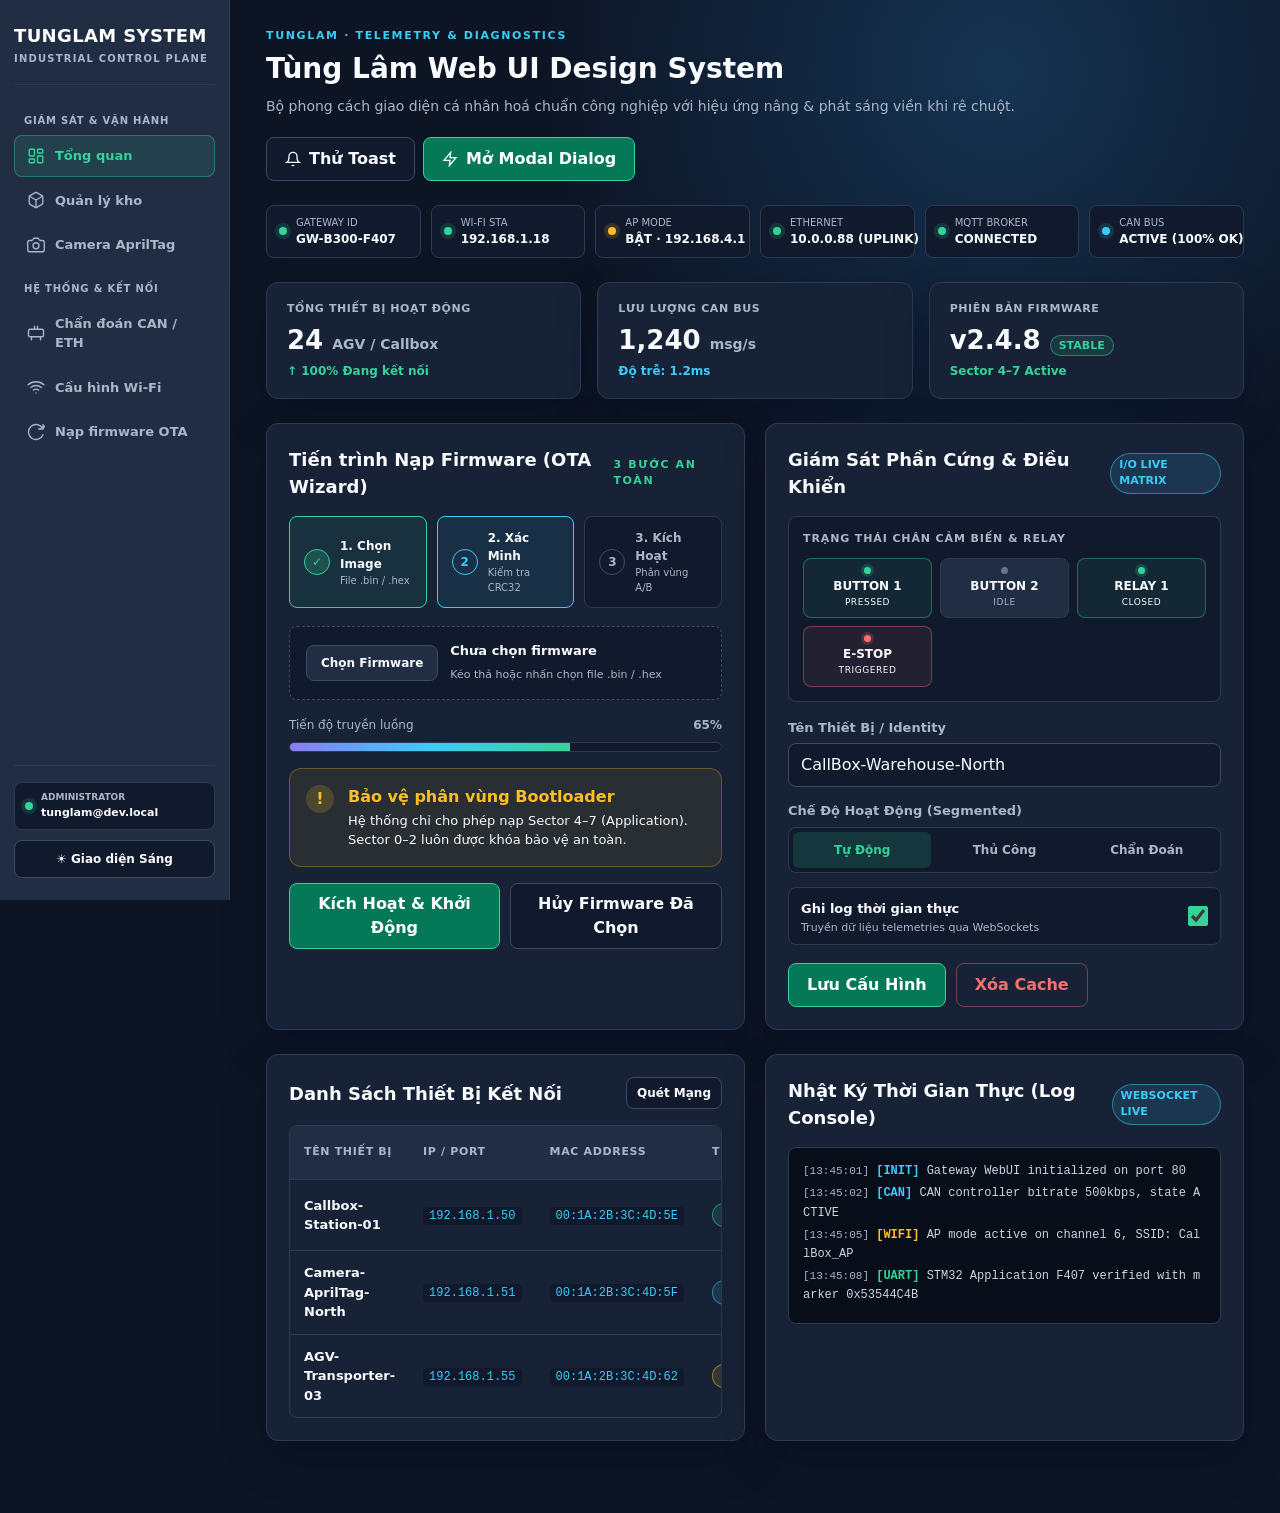
==== commit 467e5dc1: "chore: remove all company branding and standardize to personal Tung Lam branding" ====
--- a/demo/index.html
+++ b/demo/index.html
@@ -12,7 +12,7 @@
 
   <!-- Mobile Topbar -->
   <div class="mobile-topbar">
-    <div style="font-weight: 800; font-size: 16px;">AUBOT SYSTEM</div>
+    <div style="font-weight: 800; font-size: 16px;">TUNGLAM SYSTEM</div>
     <button class="mobile-menu-btn" onclick="openMobileDrawer()" aria-label="Mở menu">
       <svg class="icon" viewBox="0 0 24 24" width="22" height="22" fill="none" stroke="currentColor" stroke-width="2" stroke-linecap="round" stroke-linejoin="round">
         <line x1="3" y1="12" x2="21" y2="12"></line>
@@ -27,7 +27,7 @@
     <aside class="sidebar">
       <div class="brand-block">
         <div>
-          <div class="brand-title">AUBOT SYSTEM</div>
+          <div class="brand-title">TUNGLAM SYSTEM</div>
           <div class="brand-subtitle">INDUSTRIAL CONTROL PLANE</div>
         </div>
         <button class="mobile-close-btn" onclick="closeMobileDrawer()">✕</button>
@@ -90,8 +90,8 @@
         <div class="user-badge">
           <span class="dot ok"></span>
           <div>
-            <small>QUẢN TRỊ VIÊN</small>
-            <b>tunglam@aubot.vn</b>
+            <small>ADMINISTRATOR</small>
+            <b>tunglam@dev.local</b>
           </div>
         </div>
         <button id="themeToggleBtn" class="btn secondary" style="width: 100%; font-size: 12px; min-height: 38px;" onclick="toggleTheme()">
@@ -105,7 +105,7 @@
       <!-- Hero Header -->
       <header class="hero">
         <div>
-          <div class="eyebrow">AUBOT · TELEMETRY & DIAGNOSTICS</div>
+          <div class="eyebrow">TUNGLAM · TELEMETRY & DIAGNOSTICS</div>
           <h1>Tùng Lâm Web UI Design System</h1>
           <p class="muted">Bộ phong cách giao diện cá nhân hoá chuẩn công nghiệp với hiệu ứng nâng & phát sáng viền khi rê chuột.</p>
         </div>
@@ -388,7 +388,7 @@
   <!-- Native Modal Dialog -->
   <dialog class="gw-modal" id="demoModal">
     <div class="gw-modal-brand">
-      <span>AUBOT · XÁC NHẬN HỆ THỐNG</span>
+      <span>TUNGLAM · XÁC NHẬN HỆ THỐNG</span>
       <span style="color: var(--muted); cursor: pointer;" onclick="closeConfirmModal()">✕</span>
     </div>
     <div class="gw-modal-content">
